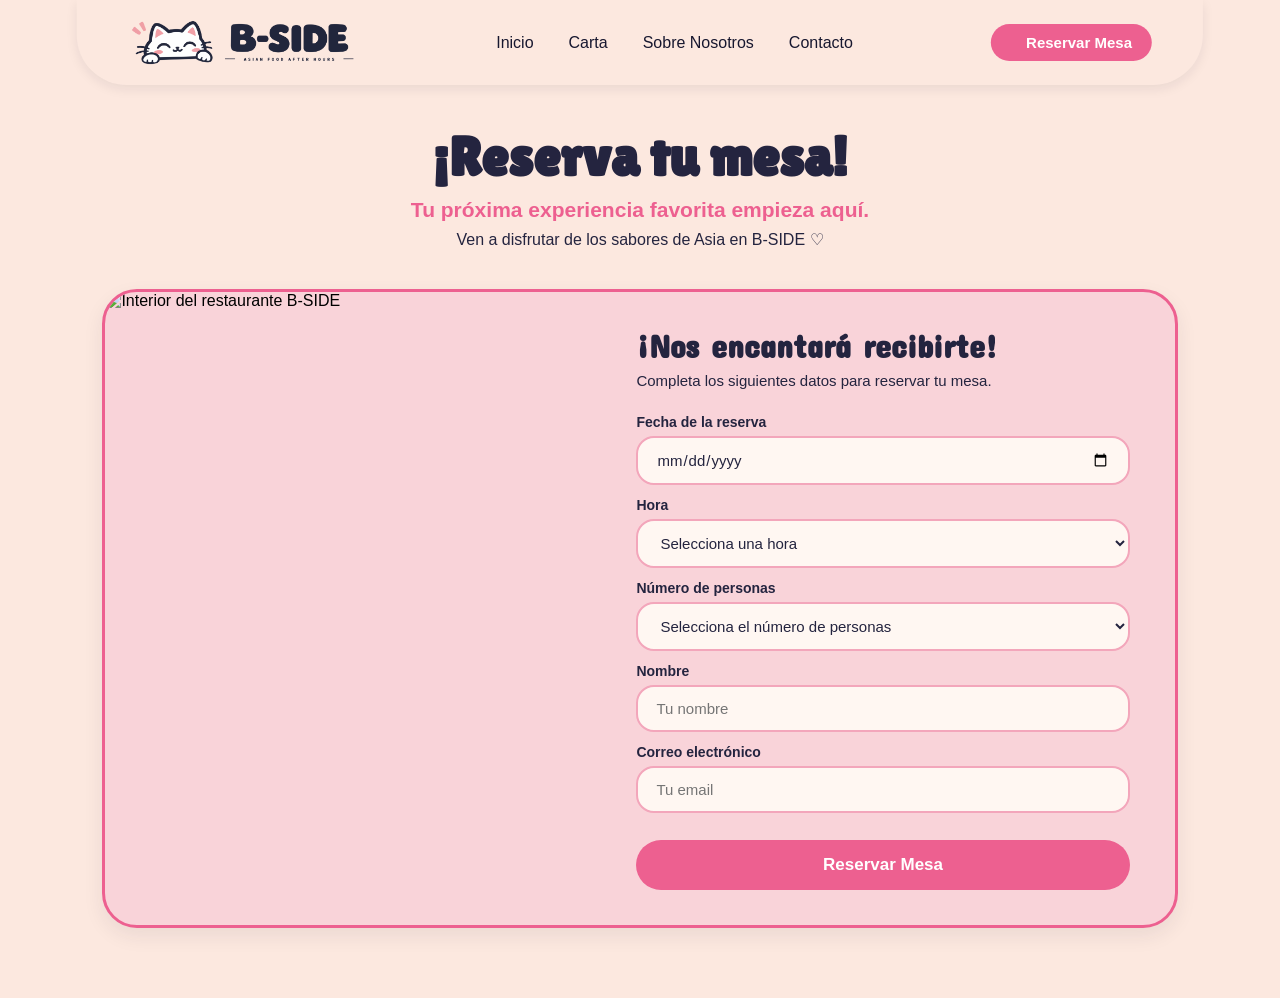
==== reserva.html @ 75b274f7 "página reservas" ====
<!doctype html>
<html lang="es">
  <head>
    <meta charset="UTF-8" />
    <meta name="viewport" content="width=device-width, initial-scale=1.0" />

    <title>B-SIDE | Asian Food After Hours</title>

    <!-- Tipografías -->
    <link rel="preconnect" href="https://fonts.googleapis.com" />
    <link rel="preconnect" href="https://fonts.gstatic.com" crossorigin />
    <link
      href="https://fonts.googleapis.com/css2?family=Concert+One&family=Fredoka:wght@300..700&family=Lilita+One&family=Titan+One&display=swap"
      rel="stylesheet"
    />
    <!-- jQuery -->
    <script src="https://code.jquery.com/jquery-3.7.1.min.js"></script>

    <!-- Links -->
    <link rel="stylesheet" href="css/reserva.css" />
    <link href="https://unpkg.com/aos@2.3.1/dist/aos.css" rel="stylesheet" />
    <script src="js/script.js" defer></script>

    <!-- Iconos -->
    <script
      src="https://kit.fontawesome.com/c3fd22b8e3.js"
      crossorigin="anonymous"
    ></script>
  </head>

  <body>
    <!-- 1️⃣ RESERVAR MESA -->

    <!-- Navbar -->
    <header class="cabecera">
      <!-- Logo -->
      <a href="#inicio" class="logo">
        <img src="img/B-SIDE.png" alt="Logo de B-SIDE" />
      </a>

      <!-- Links -->
      <nav class="navegacion" aria-label="Navegación principal">
        <a href="index.html#inicio" class="enlace">Inicio</a>
        <a href="index.html#carta" class="enlace">Carta</a>
        <a href="index.html#sobre-nosotros" class="enlace">Sobre Nosotros</a>
        <a href="index.html#contacto" class="enlace">Contacto</a>
      </nav>

      <!-- Botón Reserva -->
      <a href="reserva.html" class="boton-reserva">
        <i class="fa-regular fa-calendar"></i>
        Reservar Mesa
      </a>
    </header>

    <!-- Contenido Reserva -->
    <section class="reservas">
      <!-- TÍTULO Y SUBTÍTULOS -->
      <div class="titulo-reservas">
        <h1>¡Reserva tu mesa!</h1>

        <p>Tu próxima experiencia favorita empieza aquí.</p>

        <span>Ven a disfrutar de los sabores de Asia en B-SIDE ♡</span>
      </div>

      <!-- IMAGEN Y FORMULARIO -->
      <div class="reserva-contenido">
        <!-- IMAGEN -->
        <div class="imagen-reserva">
          <img
            src="img/restaurante.jpg"
            alt="Interior del restaurante B-SIDE"
          />
        </div>

        <!-- FORMULARIO -->
        <div class="formulario-reserva">
          <h2>¡Nos encantará recibirte!</h2>

          <p>Completa los siguientes datos para reservar tu mesa.</p>

          <form>
            <!-- Fecha -->
            <label for="fecha">Fecha de la reserva</label>

            <input type="date" id="fecha" name="fecha" required />

            <!-- Hora -->
            <label for="hora">Hora</label>

            <select id="hora" name="hora" required>
              <option value="">Selecciona una hora</option>
              <option value="19:00">19:00</option>
              <option value="20:00">20:00</option>
              <option value="21:00">21:00</option>
              <option value="22:00">22:00</option>
              <option value="23:00">23:00</option>
            </select>

            <!-- Número de personas -->
            <label for="personas">Número de personas</label>

            <select id="personas" name="personas" required>
              <option value="">Selecciona el número de personas</option>
              <option value="1">1 persona</option>
              <option value="2">2 personas</option>
              <option value="3">3 personas</option>
              <option value="4">4 personas</option>
              <option value="5">5 personas</option>
              <option value="6">6 personas</option>
            </select>

            <!-- Nombre -->
            <label for="nombre">Nombre</label>

            <input
              type="text"
              id="nombre"
              name="nombre"
              placeholder="Tu nombre"
              required
            />

            <!-- Email -->
            <label for="email">Correo electrónico</label>

            <input
              type="email"
              id="email"
              name="email"
              placeholder="Tu email"
              required
            />

            <!-- Botón -->
            <button type="submit">
              Reservar Mesa
              <i class="fa-solid fa-arrow-right"></i>
            </button>
          </form>
        </div>
      </div>
    </section>
  </body>
</html>
---- css/reserva.css ----
/* ------ GENERAL ------ */
* {
  margin: 0;
  padding: 0;
  box-sizing: border-box;
}
html {
  scroll-behavior: smooth;
  scrollbar-width: none;
}
html::-webkit-scrollbar {
  display: none;
}
body {
  scrollbar-width: none;
  font-family: "Nunito Sans", sans-serif;
  background-color: #fce8df;
}
body::-webkit-scrollbar {
  display: none;
}

/* ------ 1️⃣ RESERVAR MESA ------ */

/* Navbar */
.cabecera {
  width: 88%;
  max-width: 1450px;
  height: 85px;
  background-color: #fce8df;
  position: fixed;
  top: 0;
  left: 50%;
  transform: translateX(-50%);
  display: flex;
  align-items: center;
  justify-content: space-between;
  padding: 0 4%;
  border-radius: 0 0 50px 50px;
  box-shadow: 0 4px 12px rgba(30, 25, 55, 0.08);
  z-index: 10;
}

/* Logo */
.logo img {
  width: 230px;
  height: auto;
  display: block;
}

/* Links */
.navegacion {
  display: flex;
  align-items: center;
  gap: 35px;
}
.enlace {
  font-family: "Nunito Sans", sans-serif;
  font-size: 16px;
  font-weight: 500;
  color: #17172f;
  text-decoration: none;
  position: relative;
  transition: color 0.3s ease;
}
.enlace::after {
  content: "";
  position: absolute;
  left: 0;
  bottom: -10px;
  width: 0;
  height: 4px;
  background-color: #ed6090;
  border-radius: 5px;
  transition: width 0.3s ease;
}
.enlace.activo::after {
  width: 100%;
}

/* Hover links */
.enlace:hover {
  color: #ed6090;
}
.enlace.activo::after {
  width: 100%;
}

/* Botón reserva */
.boton-reserva {
  display: flex;
  align-items: center;
  justify-content: center;
  gap: 15px;
  background-color: #ed6090;
  color: white;
  padding: 10px 20px;
  border-radius: 40px;
  font-family: "Nunito Sans", sans-serif;
  font-size: 15px;
  font-weight: 800;
  text-decoration: none;
  white-space: nowrap;
  transition: all 0.3s ease;
}

/* Hover botón reserva */
.boton-reserva:hover {
  background-color: #d94379;
  transform: translateY(-3px);
}
.icono-reserva {
  font-size: 20px;
}

/* =================================
   PÁGINA DE RESERVAS
================================= */

.reservas {
  width: 100%;
  min-height: 100vh;
  padding: 125px 8% 70px;
  background-color: #fce8df;
  position: relative;
  overflow: hidden;
}

/* TÍTULO */

.titulo-reservas {
  text-align: center;
  margin-bottom: 40px;
}

.titulo-reservas h1 {
  font-family: "Lilita One", sans-serif;
  font-size: 55px;
  color: #24243f;
  margin-bottom: 10px;
}

.titulo-reservas p {
  font-family: "Nunito Sans", sans-serif;
  font-size: 21px;
  font-weight: 800;
  color: #ed6090;
}

.titulo-reservas span {
  display: block;
  margin-top: 8px;
  font-family: "Nunito Sans", sans-serif;
  font-size: 16px;
  color: #24243f;
}

/* CONTENIDO PRINCIPAL */

.reserva-contenido {
  width: 100%;
  max-width: 1150px;
  min-height: 520px;
  margin: 0 auto;

  display: grid;
  grid-template-columns: 1fr 1.2fr;

  background-color: #f9d3d9;
  border: 3px solid #ed6090;
  border-radius: 35px;
  overflow: hidden;

  box-shadow: 0 8px 20px rgba(36, 36, 63, 0.08);
}

/* IMAGEN */

.imagen-reserva {
  width: 100%;
  min-height: 520px;
  overflow: hidden;
}

.imagen-reserva img {
  width: 100%;
  height: 100%;
  object-fit: cover;
  display: block;
}

/* FORMULARIO */

.formulario-reserva {
  padding: 35px 45px;

  display: flex;
  flex-direction: column;
  justify-content: center;
}

.formulario-reserva h2 {
  font-family: "Concert One", sans-serif;
  font-size: 32px;
  color: #24243f;
  margin-bottom: 8px;
}

.formulario-reserva p {
  font-family: "Nunito Sans", sans-serif;
  font-size: 15px;
  color: #24243f;
  margin-bottom: 25px;
}

/* CAMPOS */

.formulario-reserva form {
  display: flex;
  flex-direction: column;
  gap: 12px;
}

.formulario-reserva label {
  font-family: "Nunito Sans", sans-serif;
  font-size: 14px;
  font-weight: 800;
  color: #24243f;
  margin-bottom: -6px;
}

.formulario-reserva input,
.formulario-reserva select {
  width: 100%;
  padding: 13px 18px;

  border: 2px solid #f3a6bb;
  border-radius: 18px;

  background-color: #fff7f2;

  font-family: "Nunito Sans", sans-serif;
  font-size: 15px;
  color: #24243f;

  outline: none;
  transition: border-color 0.3s ease;
}

.formulario-reserva input:focus,
.formulario-reserva select:focus {
  border-color: #ed6090;
}

/* BOTÓN */

.formulario-reserva button {
  margin-top: 15px;
  padding: 15px;

  border: none;
  border-radius: 40px;

  background-color: #ed6090;
  color: white;

  font-family: "Nunito Sans", sans-serif;
  font-size: 17px;
  font-weight: 800;

  cursor: pointer;
  transition: all 0.3s ease;
}

.formulario-reserva button:hover {
  background-color: #d94778;
  transform: translateY(-3px);
}
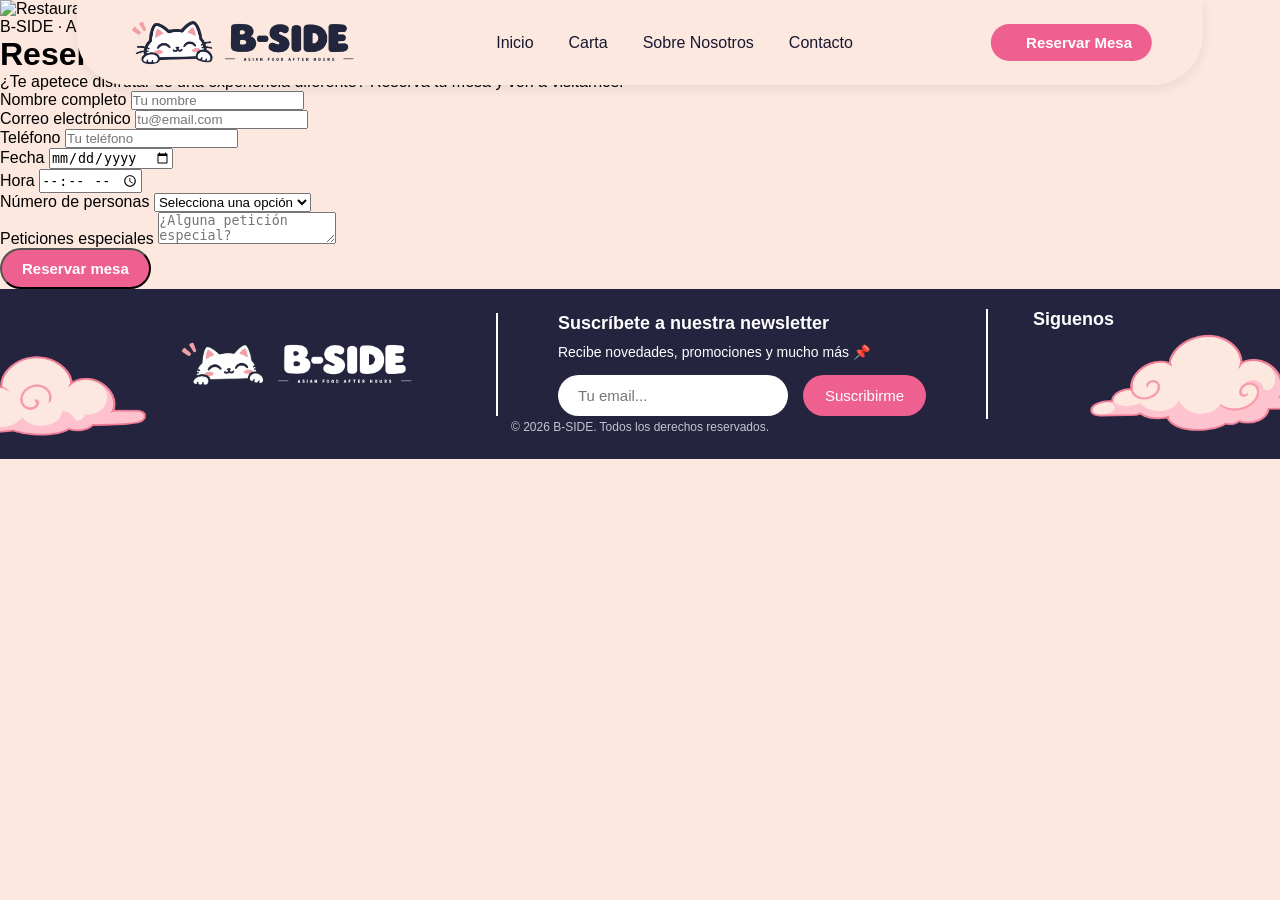
==== commit 6d2c4dc6: "reserva contenido" ====
--- a/reserva.html
+++ b/reserva.html
@@ -17,7 +17,8 @@
     <script src="https://code.jquery.com/jquery-3.7.1.min.js"></script>
 
     <!-- Links -->
-    <link rel="stylesheet" href="css/reserva.css" />
+    <link rel="stylesheet" href="css/styles.css" />
+    <link rel="stylesheet" href="css/reservas.css" />
     <link href="https://unpkg.com/aos@2.3.1/dist/aos.css" rel="stylesheet" />
     <script src="js/script.js" defer></script>
 
@@ -28,7 +29,7 @@
     ></script>
   </head>
 
-  <body>
+  <body class="pagina-reservas">
     <!-- 1️⃣ RESERVAR MESA -->
 
     <!-- Navbar -->
@@ -54,55 +55,70 @@
     </header>
 
     <!-- Contenido Reserva -->
-    <section class="reservas">
-      <!-- TÍTULO Y SUBTÍTULOS -->
-      <div class="titulo-reservas">
-        <h1>¡Reserva tu mesa!</h1>
 
-        <p>Tu próxima experiencia favorita empieza aquí.</p>
-
-        <span>Ven a disfrutar de los sabores de Asia en B-SIDE ♡</span>
+    <main class="contenido-reserva">
+      <div class="imagen-reserva">
+        <img src="img/reserva.jpg" alt="Restaurante B-SIDE" />
       </div>
 
-      <!-- IMAGEN Y FORMULARIO -->
-      <div class="reserva-contenido">
-        <!-- IMAGEN -->
-        <div class="imagen-reserva">
-          <img
-            src="img/restaurante.jpg"
-            alt="Interior del restaurante B-SIDE"
-          />
-        </div>
+      <div class="formulario-reserva">
+        <p class="subtitulo-reserva">B-SIDE · ASIAN FOOD</p>
+        <h1>Reserva tu mesa</h1>
+        <p class="texto-reserva">
+          ¿Te apetece disfrutar de una experiencia diferente? Reserva tu mesa y
+          ven a visitarnos.
+        </p>
 
-        <!-- FORMULARIO -->
-        <div class="formulario-reserva">
-          <h2>¡Nos encantará recibirte!</h2>
+        <form action="#" method="post">
+          <div class="campo">
+            <label for="nombre">Nombre completo</label>
+            <input
+              type="text"
+              id="nombre"
+              name="nombre"
+              placeholder="Tu nombre"
+              required
+            />
+          </div>
 
-          <p>Completa los siguientes datos para reservar tu mesa.</p>
+          <div class="campo">
+            <label for="email">Correo electrónico</label>
+            <input
+              type="email"
+              id="email"
+              name="email"
+              placeholder="tu@email.com"
+              required
+            />
+          </div>
 
-          <form>
-            <!-- Fecha -->
-            <label for="fecha">Fecha de la reserva</label>
+          <div class="campo">
+            <label for="telefono">Teléfono</label>
+            <input
+              type="tel"
+              id="telefono"
+              name="telefono"
+              placeholder="Tu teléfono"
+              required
+            />
+          </div>
 
-            <input type="date" id="fecha" name="fecha" required />
+          <div class="fila-campos">
+            <div class="campo">
+              <label for="fecha">Fecha</label>
+              <input type="date" id="fecha" name="fecha" required />
+            </div>
 
-            <!-- Hora -->
-            <label for="hora">Hora</label>
+            <div class="campo">
+              <label for="hora">Hora</label>
+              <input type="time" id="hora" name="hora" required />
+            </div>
+          </div>
 
-            <select id="hora" name="hora" required>
-              <option value="">Selecciona una hora</option>
-              <option value="19:00">19:00</option>
-              <option value="20:00">20:00</option>
-              <option value="21:00">21:00</option>
-              <option value="22:00">22:00</option>
-              <option value="23:00">23:00</option>
-            </select>
-
-            <!-- Número de personas -->
+          <div class="campo">
             <label for="personas">Número de personas</label>
-
             <select id="personas" name="personas" required>
-              <option value="">Selecciona el número de personas</option>
+              <option value="">Selecciona una opción</option>
               <option value="1">1 persona</option>
               <option value="2">2 personas</option>
               <option value="3">3 personas</option>
@@ -110,37 +126,53 @@
               <option value="5">5 personas</option>
               <option value="6">6 personas</option>
             </select>
+          </div>
 
-            <!-- Nombre -->
-            <label for="nombre">Nombre</label>
+          <div class="campo">
+            <label for="comentarios">Peticiones especiales</label>
+            <textarea
+              id="comentarios"
+              name="comentarios"
+              placeholder="¿Alguna petición especial?"
+            ></textarea>
+          </div>
 
-            <input
-              type="text"
-              id="nombre"
-              name="nombre"
-              placeholder="Tu nombre"
-              required
-            />
+          <button type="submit" class="boton-reserva">Reservar mesa</button>
+        </form>
+      </div>
+    </main>
 
-            <!-- Email -->
-            <label for="email">Correo electrónico</label>
-
-            <input
-              type="email"
-              id="email"
-              name="email"
-              placeholder="Tu email"
-              required
-            />
-
-            <!-- Botón -->
-            <button type="submit">
-              Reservar Mesa
-              <i class="fa-solid fa-arrow-right"></i>
-            </button>
-          </form>
+    <!-- Footer -->
+    <footer class="footer">
+      <!-- Decoración -->
+      <img src="img/nube1.png" class="nube-izquierda" alt="" />
+      <img src="img/nube2.png" class="nube-derecha" alt="" />
+      <div class="contenido-footer">
+        <!-- Logo -->
+        <div class="logo-footer">
+          <img src="img/B-SIDE blanco.png" alt="B-SIDE" />
+        </div>
+        <!-- Newsletter -->
+        <div class="newsletter">
+          <h3>Suscríbete a nuestra newsletter</h3>
+          <p>Recibe novedades, promociones y mucho más 📌</p>
+          <div class="formulario-newsletter">
+            <input type="email" placeholder="Tu email..." />
+            <button>Suscribirme</button>
+          </div>
+        </div>
+        <!-- Redes -->
+        <div class="redes">
+          <h3>Siguenos</h3>
+          <div class="redes-iconos">
+            <a href="#"><i class="fa-brands fa-instagram"></i></a>
+            <a href="#"><i class="fa-brands fa-x-twitter"></i></a>
+            <a href="#"><i class="fa-brands fa-tiktok"></i></a>
+          </div>
         </div>
       </div>
-    </section>
+      <!-- Copyright -->
+      <p class="copyright">© 2026 B-SIDE. Todos los derechos reservados.</p>
+    </footer>
   </body>
 </html>
--- a/css/styles.css
+++ b/css/styles.css
@@ -0,0 +1,526 @@
+/* ------ GENERAL ------ */
+* {
+  margin: 0;
+  padding: 0;
+  box-sizing: border-box;
+}
+html {
+  scroll-behavior: smooth;
+  scrollbar-width: none;
+}
+html::-webkit-scrollbar {
+  display: none;
+}
+body {
+  scrollbar-width: none;
+  font-family: "Nunito Sans", sans-serif;
+  background-color: #fce8df;
+}
+body::-webkit-scrollbar {
+  display: none;
+}
+
+/* ------ 1️⃣ INICIO ------ */
+
+/* Navbar */
+.cabecera {
+  width: 88%;
+  max-width: 1450px;
+  height: 85px;
+  background-color: #fce8df;
+  position: fixed;
+  top: 0;
+  left: 50%;
+  transform: translateX(-50%);
+  display: flex;
+  align-items: center;
+  justify-content: space-between;
+  padding: 0 4%;
+  border-radius: 0 0 50px 50px;
+  box-shadow: 0 4px 12px rgba(30, 25, 55, 0.08);
+  z-index: 10;
+}
+
+/* Logo */
+.logo img {
+  width: 230px;
+  height: auto;
+  display: block;
+}
+
+/* Links */
+.navegacion {
+  display: flex;
+  align-items: center;
+  gap: 35px;
+}
+.enlace {
+  font-family: "Nunito Sans", sans-serif;
+  font-size: 16px;
+  font-weight: 500;
+  color: #17172f;
+  text-decoration: none;
+  position: relative;
+  transition: color 0.3s ease;
+}
+.enlace::after {
+  content: "";
+  position: absolute;
+  left: 0;
+  bottom: -10px;
+  width: 0;
+  height: 4px;
+  background-color: #ed6090;
+  border-radius: 5px;
+  transition: width 0.3s ease;
+}
+.enlace.activo::after {
+  width: 100%;
+}
+
+/* Hover links */
+.enlace:hover {
+  color: #ed6090;
+}
+.enlace.activo::after {
+  width: 100%;
+}
+
+/* Botón reserva */
+.boton-reserva {
+  display: flex;
+  align-items: center;
+  justify-content: center;
+  gap: 15px;
+  background-color: #ed6090;
+  color: white;
+  padding: 10px 20px;
+  border-radius: 40px;
+  font-family: "Nunito Sans", sans-serif;
+  font-size: 15px;
+  font-weight: 800;
+  text-decoration: none;
+  white-space: nowrap;
+  transition: all 0.3s ease;
+}
+
+/* Hover botón reserva */
+.boton-reserva:hover {
+  background-color: #d94379;
+  transform: translateY(-3px);
+}
+.icono-reserva {
+  font-size: 20px;
+}
+
+/* Contenido inicio */
+.inicio {
+  position: relative;
+  width: 100%;
+  height: 100vh;
+  overflow: hidden;
+  margin: 0;
+  padding: 0;
+}
+.inicio::before {
+  content: "";
+  position: absolute;
+  inset: 0;
+  background-image: url("../img/fondo.png");
+  background-size: cover;
+  background-position: center center;
+  background-repeat: no-repeat;
+  filter: blur(5px);
+  z-index: 0;
+}
+
+/* Slogan */
+.texto-inicio {
+  position: absolute;
+  top: 42%;
+  left: 20%;
+  transform: translateY(-50%);
+  width: 30%;
+  text-align: center;
+  z-index: 1;
+}
+.texto-inicio h1 {
+  font-family: "Concert One", sans-serif;
+  font-size: 48px;
+  font-weight: normal;
+  line-height: 1.1;
+  color: #24243f;
+}
+
+/* Mascota */
+.gato {
+  position: absolute;
+  top: 50%;
+  left: 70%;
+  width: 400px;
+  height: auto;
+  z-index: 1;
+  transform-origin: center bottom;
+  animation: balanceo 3.5s ease-in-out infinite;
+}
+
+/* Animación mascota */
+@keyframes balanceo {
+  0% {
+    transform: translate(-50%, -50%) rotate(-3deg);
+  }
+  50% {
+    transform: translate(-50%, -50%) rotate(3deg);
+  }
+  100% {
+    transform: translate(-50%, -50%) rotate(-3deg);
+  }
+}
+
+/* Botón carta */
+.boton-carta {
+  position: absolute;
+  top: 70%;
+  left: 70%;
+  transform: translateX(-50%);
+  display: flex;
+  align-items: center;
+  justify-content: center;
+  gap: 15px;
+  padding: 10px 22px;
+  width: auto;
+  background-color: #ed608c;
+  color: white;
+  font-family: "Nunito Sans", sans-serif;
+  font-size: 15px;
+  font-weight: 800;
+  text-decoration: none;
+  border-radius: 50px;
+  transition: 0.3s ease;
+}
+.boton-carta span {
+  font-size: 25px;
+  line-height: 1;
+  transition: transform 0.3s ease;
+}
+.boton-carta:hover {
+  background-color: #d94778;
+  transform: translateX(-50%) scale(1.03);
+}
+.boton-carta:hover span {
+  transform: translateX(10px);
+}
+
+/* ------ 2️⃣ SECCIÓN CARTA ------ */
+.carta {
+  position: relative;
+  width: 100%;
+  height: 100vh;
+  overflow: hidden;
+  background-color: #dd65a9;
+  display: flex;
+  flex-direction: column;
+}
+
+/* ------ 3️⃣ SECCIÓN SOBRE NOSOTROS ------ */
+.sobre-nosotros {
+  position: relative;
+  width: 100%;
+  height: 100vh;
+  overflow: hidden;
+  background-color: #4b93eb;
+  display: flex;
+  flex-direction: column;
+}
+
+/* ------ 4️⃣ SECCIÓN CONTACTO ------ */
+.contacto {
+  position: relative;
+  width: 100%;
+  height: 100vh;
+  overflow: hidden;
+  background-color: #fce8df;
+  display: flex;
+  flex-direction: column;
+}
+
+/* Decoración */
+.rama-izquierda {
+  position: absolute;
+  top: 20px;
+  left: -20px;
+  width: 400px;
+  height: auto;
+  z-index: 0;
+  pointer-events: none;
+}
+.rama-derecha {
+  position: absolute;
+  top: 90px;
+  right: -20px;
+  width: 400px;
+  height: auto;
+  z-index: 0;
+  pointer-events: none;
+}
+
+/* Contenido */
+.contacto-contenido {
+  position: relative;
+  z-index: 1;
+  width: 85%;
+  max-width: 1200px;
+  margin: 0 auto;
+  padding: 40px 0 25px;
+  flex: 1;
+  display: flex;
+  flex-direction: column;
+  justify-content: center;
+}
+
+/* Título y subtitulos */
+.titulo-contacto {
+  text-align: center;
+  margin-bottom: 25px;
+}
+.titulo-contacto h2 {
+  font-family: "Concert One", sans-serif;
+  font-size: 45px;
+  color: #24243f;
+  margin-bottom: 10px;
+}
+.titulo-contacto p {
+  font-family: "Nunito Sans", sans-serif;
+  font-size: 20px;
+  font-weight: 700;
+  color: #24243f;
+}
+
+/* Columnas */
+.columnas-contacto {
+  display: grid;
+  grid-template-columns: 1.4fr 0.8fr;
+  gap: 55px;
+  align-items: center;
+}
+
+/* Formulario */
+.formulario-contacto {
+  background-color: #f9d3d9;
+  padding: 25px;
+  border-radius: 30px;
+}
+.formulario-contacto form {
+  display: flex;
+  flex-direction: column;
+  gap: 18px;
+}
+.campos-superiores {
+  display: flex;
+  gap: 15px;
+}
+.formulario-contacto input,
+.formulario-contacto textarea {
+  width: 100%;
+  padding: 15px 20px;
+  border: none;
+  border-radius: 20px;
+  background-color: #fff7f2;
+  font-family: "Nunito Sans", sans-serif;
+  font-size: 15px;
+  outline: none;
+}
+.formulario-contacto textarea {
+  height: 130px;
+  resize: vertical;
+}
+.formulario-contacto button {
+  align-self: center;
+  display: flex;
+  align-items: center;
+  justify-content: center;
+  gap: 15px;
+  padding: 14px 35px;
+  border: none;
+  border-radius: 40px;
+  background-color: #ed6090;
+  color: white;
+  font-family: "Nunito Sans", sans-serif;
+  font-size: 16px;
+  font-weight: 800;
+  cursor: pointer;
+  transition: 0.3s;
+}
+/* Hover botón formulario */
+.formulario-contacto button:hover {
+  background-color: #d94778;
+  transform: translateY(-3px);
+}
+
+/* Información */
+.informacion-contacto {
+  display: flex;
+  flex-direction: column;
+  gap: 15px;
+}
+.dato-contacto {
+  display: flex;
+  align-items: center;
+  gap: 20px;
+  padding: 17px 22px;
+  border-radius: 40px;
+  background-color: #f9d3d9;
+  color: #24243f;
+}
+.dato-contacto i {
+  font-size: 24px;
+}
+.dato-contacto p {
+  font-family: "Nunito Sans", sans-serif;
+  font-size: 16px;
+  font-weight: 700;
+}
+
+/* Mapa */
+.mapa-contacto {
+  height: 180px;
+  border-radius: 25px;
+  background-color: #f9d3d9;
+  display: flex;
+  flex-direction: column;
+  align-items: center;
+  justify-content: center;
+  gap: 10px;
+  color: #24243f;
+  font-family: "Nunito Sans", sans-serif;
+}
+.mapa-contacto span {
+  font-weight: 700;
+}
+
+/* Footer */
+.footer {
+  width: 100%;
+  height: 170px;
+  flex-shrink: 0;
+  background-color: #24243f;
+  position: relative;
+  overflow: hidden;
+  padding: 20px 5%;
+  box-sizing: border-box;
+  color: white;
+}
+.contenido-footer {
+  width: 100%;
+  display: flex;
+  flex-direction: row;
+  align-items: center;
+  justify-content: center;
+  gap: 60px;
+}
+
+/* Decoración */
+.nube-izquierda {
+  position: absolute;
+  width: 250px;
+  left: -90px;
+  bottom: -50px;
+  z-index: 0;
+}
+.nube-derecha {
+  position: absolute;
+  width: 250px;
+  right: -40px;
+  bottom: -30px;
+  z-index: 0;
+}
+
+/* Logo */
+.logo-footer {
+  display: flex;
+  flex-direction: column;
+  align-items: center;
+  gap: 5px;
+}
+.logo-footer .copyright {
+  position: static;
+  width: 100%;
+  font-size: 11px;
+  color: #c5c3d2;
+  text-align: center;
+}
+.logo-footer img {
+  width: 270px;
+  height: auto;
+}
+
+/* Newsletter */
+.newsletter {
+  border-left: 2px solid white;
+  padding-left: 60px;
+}
+.newsletter h3,
+.redes h3 {
+  font-size: 18px;
+  margin-bottom: 10px;
+}
+.newsletter p {
+  font-size: 14px;
+  margin-bottom: 15px;
+}
+
+/* Formulario Newsletter */
+.formulario-newsletter {
+  display: flex;
+  align-items: center;
+  gap: 15px;
+}
+.formulario-newsletter input {
+  width: 230px;
+  padding: 12px 20px;
+  border: none;
+  border-radius: 30px;
+  font-size: 15px;
+  outline: none;
+}
+.formulario-newsletter button {
+  padding: 12px 22px;
+  background-color: #ed6090;
+  color: white;
+  border: none;
+  border-radius: 30px;
+  font-size: 15px;
+  cursor: pointer;
+  transition: 0.3s;
+}
+.formulario-newsletter button:hover {
+  background-color: #d94778;
+}
+
+/* Redes */
+.redes {
+  border-left: 2px solid white;
+  padding-left: 45px;
+  height: 110px;
+}
+.redes-iconos {
+  display: flex;
+  align-items: center;
+  gap: 25px;
+  margin-top: 20px;
+}
+.redes-iconos i {
+  font-size: 30px;
+  color: white;
+}
+
+/* Copyright */
+.copyright {
+  position: absolute;
+  text-align: center;
+  bottom: 25px;
+  left: 0;
+  width: 100%;
+  font-size: 12px;
+  color: #c5c3d2;
+}
